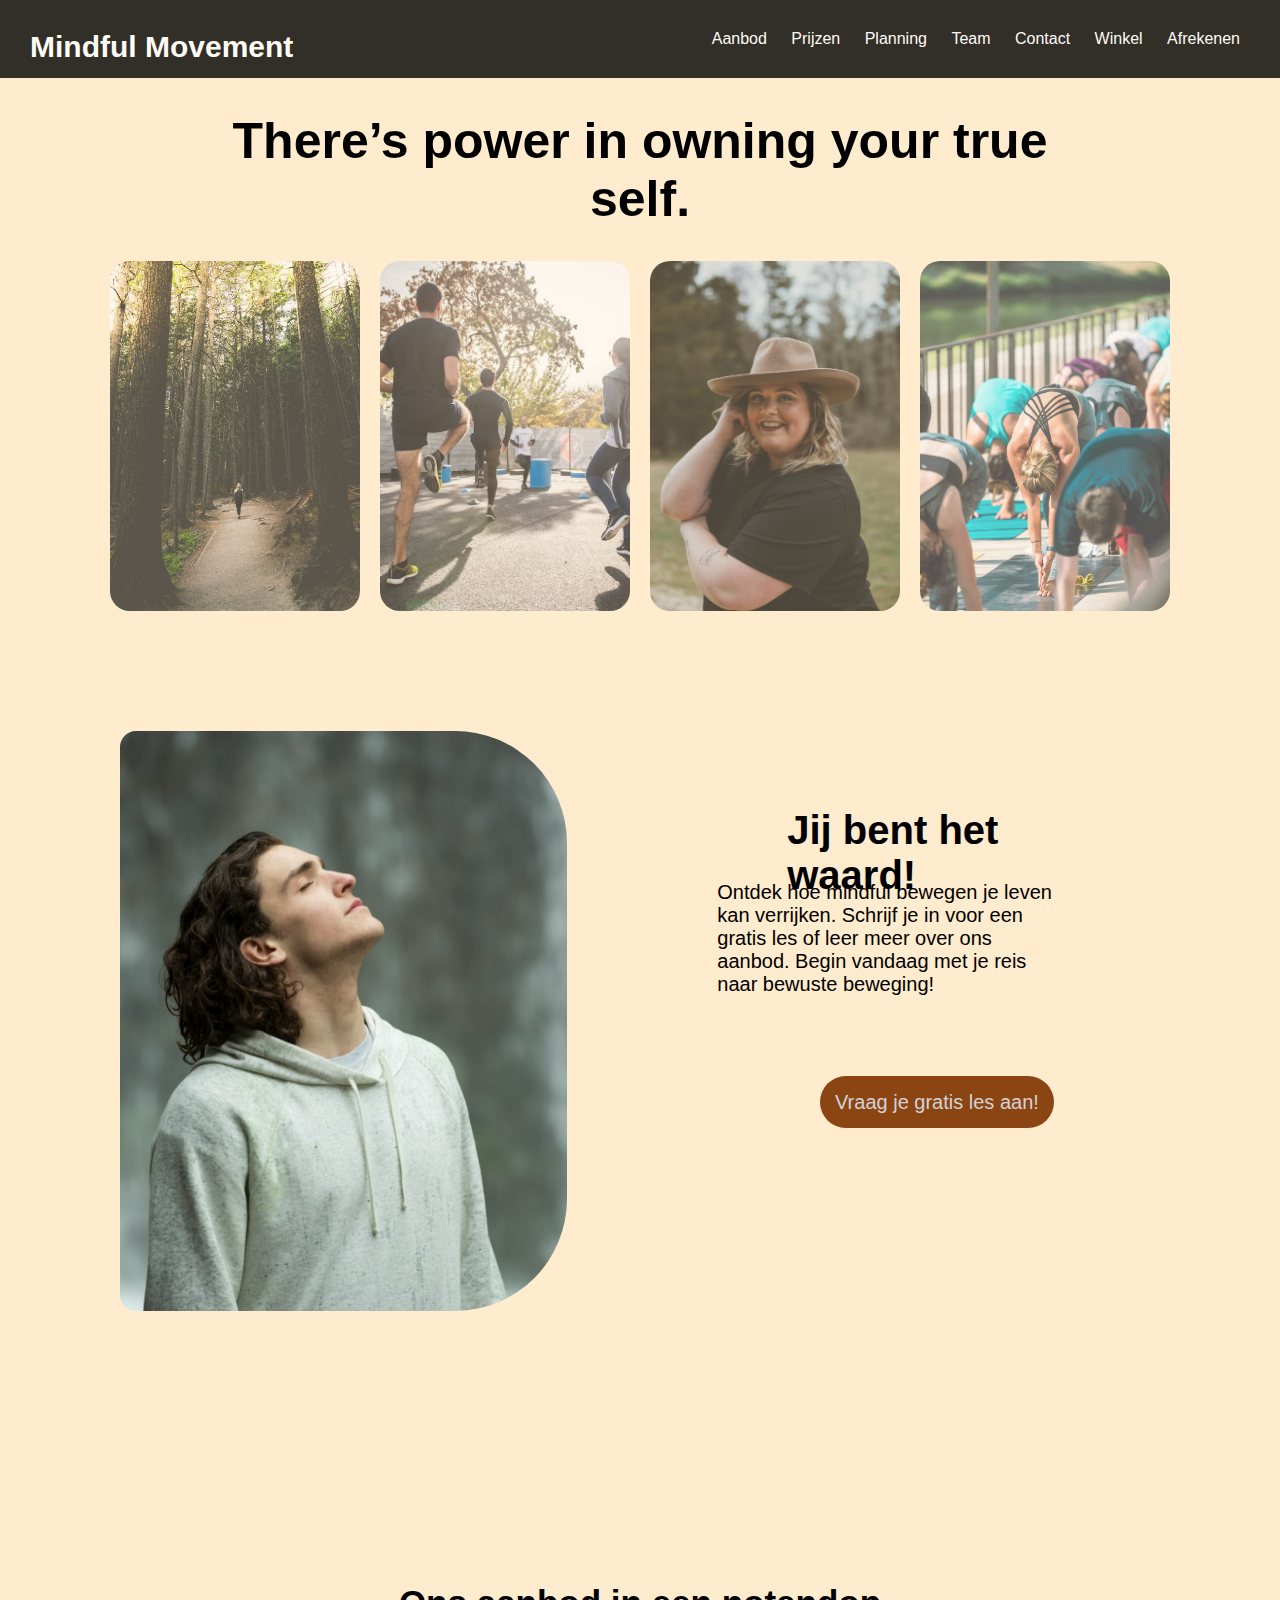
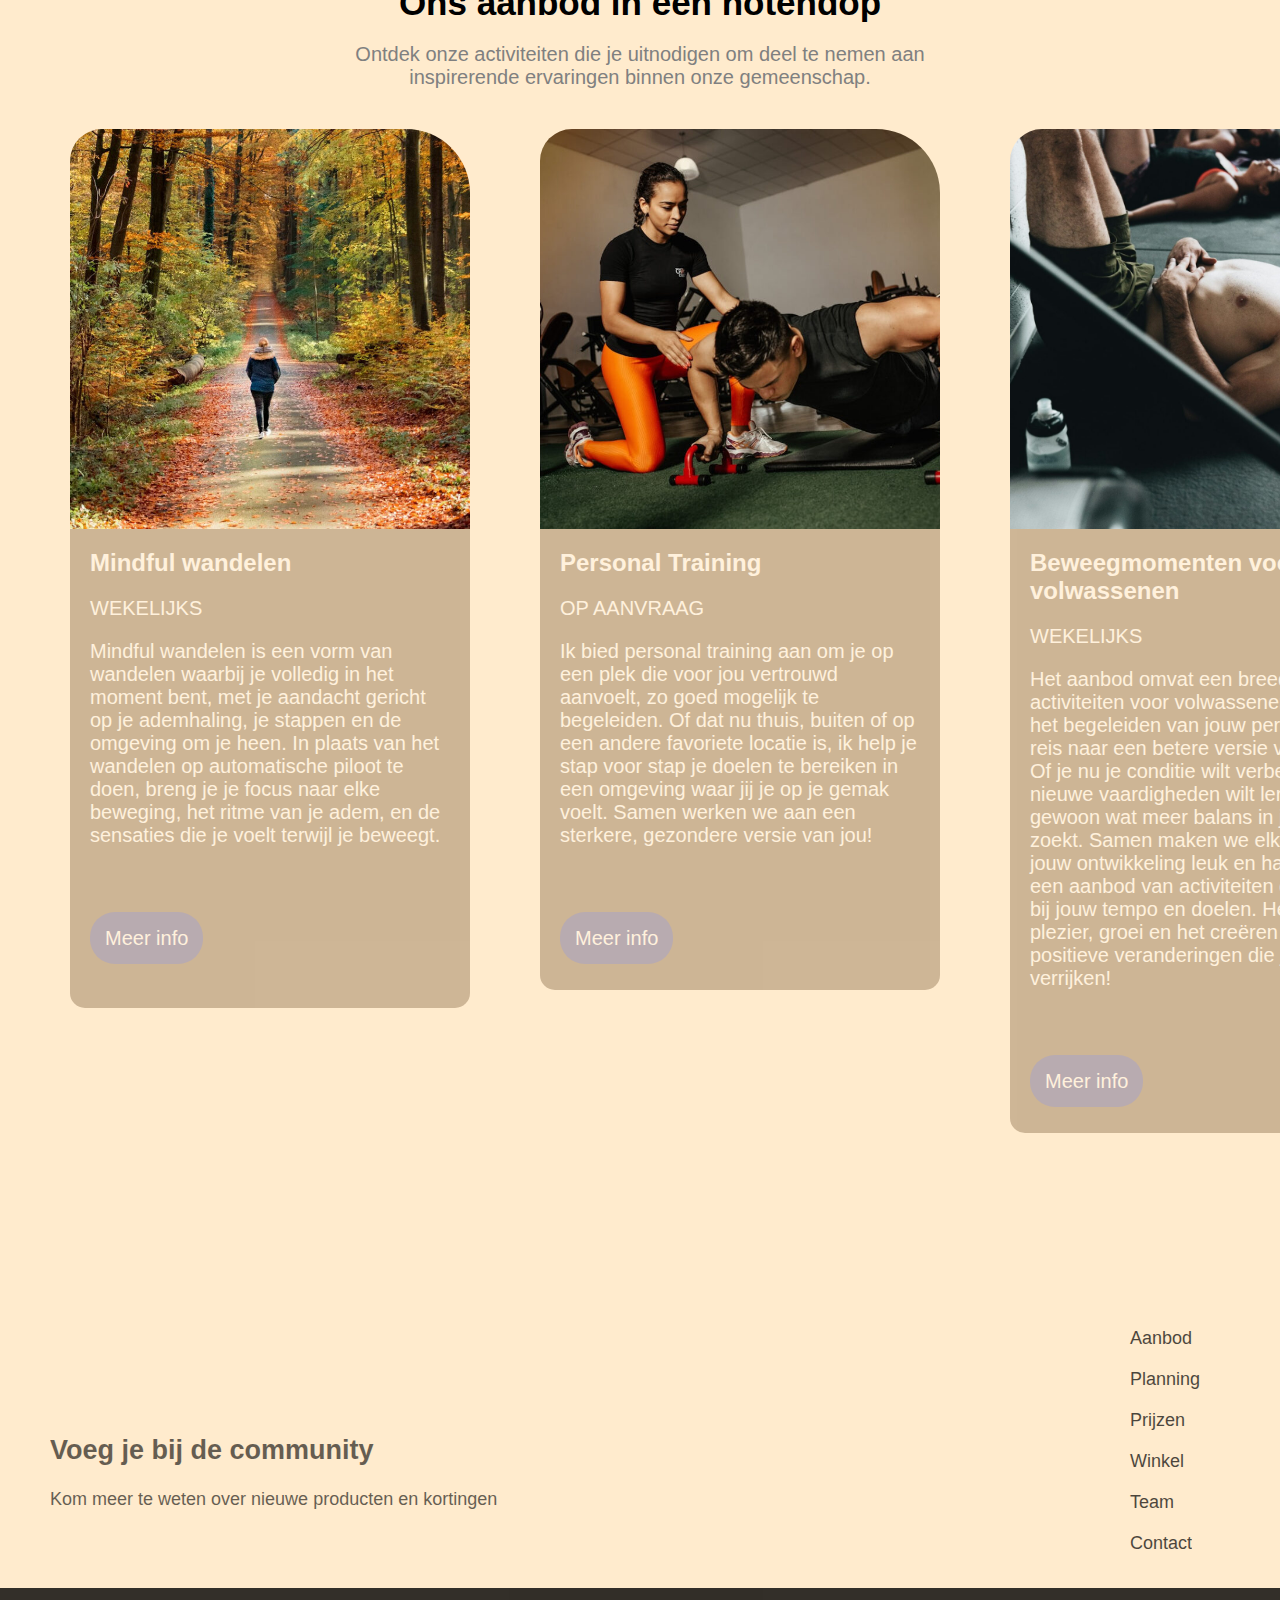
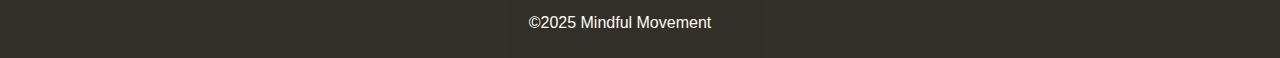
==== index.html @ 338db0da "V1" ====
<!DOCTYPE html>
<html lang="en">
<head>
    <meta charset="UTF-8">
    <meta name="viewport" content="width=device-width, initial-scale=1.0">
    <title>Mindful Movement</title>
    <link href="https://fonts.googleapis.com/css2?family=Playfair+Display:wght@700&family=Inter:wght@400&display=swap"
          rel="stylesheet">
    <link rel="stylesheet" href="style/style.css">
</head>
<body>
<nav class="nav">
    <a class="navbar-logo" href="../index.html">Mindful Movement</a>
    <a class="navbar" href="./pages/aanbod.html">Aanbod</a>
    <a class="navbar" href="./pages/prijzen.html">Prijzen</a>
    <a class="navbar" href="./pages/planning.html">Planning</a>
    <a class="navbar" href="#">Team</a>
    <a class="navbar" href="./pages/contact.html">Contact</a>
    <a class="navbar" href="./pages/winkel.html">Winkel</a>
    <a class="navbar" href="#">Afrekenen</a>
</nav>
<section class="block1">
    <h1>There’s power in owning your true <br>self.</h1>
    <div class="image-container">
        <img src="Images/4.jpg" alt="foto">
        <img src="Images/3.jpg" alt="foto">
        <img src="Images/5.jpg" alt="foto">
        <img src="Images/6.jpg" alt="foto">
    </div>
</section>

<section class="block2">
    <div class="image-con">
        <img src="Images/1.jpg" alt="foto">
        <h1>Jij bent het waard!</h1>
        <p>Ontdek hoe mindful bewegen je leven kan verrijken. Schrijf je in voor een gratis les of leer meer over ons
            aanbod. Begin vandaag met je reis naar bewuste beweging!</p>
    </div>
    <a href="#" class="button"> Vraag je gratis les aan!</a>
</section>
<div class="tussentekst">
    <h2>Ons aanbod in een notendop</h2>
    <p>Ontdek onze activiteiten die je uitnodigen om deel te nemen aan <br>inspirerende ervaringen binnen onze
        gemeenschap.</p>
</div>
<section class="block3">
    <div class="container">
        <div class="image-collection">
            <img src="Images/7.jpg" alt="foto">
            <div class="text-collection">
                <h2>Mindful wandelen</h2>
                <p>WEKELIJKS</p>
                <p>Mindful wandelen is een vorm van wandelen waarbij je volledig in het moment bent, met je aandacht
                    gericht op je ademhaling, je stappen en de omgeving om je heen. In plaats van het wandelen op
                    automatische piloot te doen, breng je je focus naar elke beweging, het ritme van je adem, en de
                    sensaties die je voelt terwijl je beweegt.</p>
                <a href="#" class="button1">Meer info</a>
                <br>
                <br>
            </div>
        </div>
        <div class="image-collection">
            <img src="Images/2.jpg" alt="foto">
            <div class="text-collection">
                <h2>Personal Training</h2>
                <p>OP AANVRAAG</p>
                <p>Ik bied personal training aan om je op een plek die voor jou vertrouwd aanvoelt, zo goed mogelijk
                    te begeleiden. Of dat nu thuis, buiten of op een andere favoriete locatie is, ik help je stap
                    voor stap je doelen te bereiken in een omgeving waar jij je op je gemak voelt. Samen werken we
                    aan een sterkere, gezondere versie van jou!</p>
                <a href="#" class="button1">Meer info</a>
            </div>

        </div>
        <div class="image-collection">
            <img src="Images/8.jpg" alt="foto">
            <div class="text-collection">
                <h2>Beweegmomenten voor volwassenen</h2>
                <p>WEKELIJKS</p>
                <p>Het aanbod omvat een breed scala aan activiteiten voor volwassenen, gericht op het begeleiden van
                    jouw persoonlijke reis naar een betere versie van jezelf. Of je nu je conditie wilt verbeteren,
                    nieuwe vaardigheden wilt leren of gewoon wat meer balans in je leven zoekt. Samen maken we elke stap
                    van jouw ontwikkeling leuk en haalbaar, met een aanbod van activiteiten die passen bij jouw tempo en
                    doelen. Het draait om plezier, groei en het creëren van positieve veranderingen die jouw leven
                    verrijken!</p>
                <a href="#" class="button1">Meer info</a>
            </div>
        </div>
    </div>
</section>
<section>
<div class="community-container">
    <div class="community-text">
        <h2>Voeg je bij de community</h2>
        <p>Kom meer te weten over nieuwe producten en kortingen</p>
    </div>
</div>
</section>
<section class="right">
    <div class="rechts">
        <a href="./pages/aanbod.html">Aanbod</a>
        <a href="#">Planning</a>
        <a href="#">Prijzen</a>
        <a href="#">Winkel</a>
        <a href="#">Team</a>
        <a href="#">Contact</a>
    </div>
</section>
<footer>
    <p>&copy;2025 Mindful Movement</p>
</footer>
</body>
</html>
---- style/style.css ----
body {
    font-family: 'Caveat', sans-serif;
    background-color: blanchedalmond;
    width: 100%;
    padding: 0;
    margin: 0;
}

.nav {
    background-color: black;
    padding: 30px;
    text-align: right;
    opacity: 0.8;
}

.navbar {
    text-decoration-line: none;
    color: white;
    padding: 10px;
}

.navbar:hover {
    text-decoration-line: underline;
}

.navbar-logo {
    display: inline-block;
    float: left;
    font-weight: bold;
    font-size: 30px;
    color: white;
    text-decoration-line: none;
}

.block1 {
    text-align: center;
    margin-top: 20px;
}

.block1 h1 {
    font-size: 50px;
}

.image-container {
    display: flex;
    justify-content: center;
    gap: 20px;
    margin-top: 20px;
}

.image-container img {
    width: 250px;
    height: 350px;
    object-fit: cover;
    border-radius: 20px;
    opacity: 0.7;
    transition: transform 0.5s ease-in-out, box-shadow 0.5s ease-in-out, opacity 0.5s ease-in-out, border-radius 0.5s ease-in-out, margin 0.5s ease-in-out;
}

.image-container img:hover {
    transform: scale(1.2);
    transition: 0.5s ease-in-out;
    margin: 30px;
    opacity: 1;
}

.image-con {
    display: flex;
    justify-content: left;
    gap: 20px;
    margin-top: 20px;
    margin-left: 100px;
}

.image-con img {
    width: 1900px;
    height: 580px;
    margin-top: 60px;
    margin-bottom: 200px;
    object-fit: cover;
    border-radius: 1rem 7rem 7rem 1rem;
}

.block2 {
    margin-top: 20px;
    margin-right: 20px;
    padding: 20px;

}

.block2 h1 {
    position: relative;
    top: 110px;
    left: 200px;
    font-size: 40px;
    font-weight: bold;
    width: 110%;
}

.block2 p {
    position: relative;
    top: 190px;
    right: 180px;
    font-size: 20px;
    width: 130%;
}

.button {
    border-radius: 30px;
    background: saddlebrown;
    position: relative;
    left: 800px;
    bottom: 420px;
    width: 250px;
    height: 60px;
    font-size: 20px;
    transition: 0.5s ease-in-out;
    padding: 15px;
}

.button:hover {
    background: black;
    transition: 0.5s ease-in-out;

}

.block2 a {
    text-decoration: none;
    color: lightgrey;
}

.image-collection {
    display: flex;
    justify-content: left;
    gap: 80px;
    margin-top: 20px;
    margin-left: 70px;
    flex-direction: column;
    align-items: baseline;
}

.image-collection img {
    width: 400px;
    height: 400px;
    object-fit: cover;
    border-radius: 2rem 4rem 0 0;
}

.tussentekst {
    display: block;
    text-align: center;
}

.tussentekst h2 {
    font-size: 35px;
    margin-bottom: 5px;
}

.tussentekst p {
    font-size: 20px;
    color: gray;
}

.block3 {
    padding: 0;
}

.container {
    display: flex;
    max-width: 1100px;
    align-items: baseline;
}

.text-collection {
    background-color: #5C3B17;
    color: white;
    padding: 0 0 100px 0;
    width: 100%;
    opacity: 0.3;
    text-align: left;
    position: relative;
    bottom: 80px;
    border-radius: 0 0 15px 15px;
}


.text-collection p {
    margin: 20px;
    font-size: 20px;
}

.text-collection h2 {
    margin-left: 20px;
}

.button1 {
    border-radius: 25px;
    background: midnightblue;
    color: white;
    text-decoration-line: none;
    position: relative;
    top: 60px;
    left: 20px;
    width: 250px;
    height: 60px;
    font-size: 20px;
    transition: 0.5s ease-in-out;
    padding: 15px;
    opacity: 1;
}

.button1:hover {
    background: black;
    transition: 0.5s ease-in-out;
}

footer {
    background-color: black;
    color: white;
    padding: 10px;
    text-align: center;
    opacity: 0.8;
    position: relative;
    width: 100%;
    top: 260px;
}

footer p {
    position: relative;
    left: 40px;
}

.rechts {
    display: flex;
    justify-content: right;
    padding: 30px;
    float: right;
    gap: 20px;
    flex-direction: column;
}

.rechts a {
    color: black;
    opacity: 0.7;
    text-decoration: none;
    font-size: 18px;
    position: relative;
    right: 50px;
    bottom: 30px;
}

.rechts a:hover {
    text-decoration: underline;
}

.community-text {
    margin-left: 50px;
    position: relative;
    top: 200px;
    font-size: 18px;
    opacity: 0.6;
}

.aanbod{
    background-color: black;
    padding: 20px;
    color: white;
    text-align: center;
}

.block2a {
    margin-top: 20px;
    margin-right: 20px;
    padding: 20px;

}

.block2a h2 {
    white-space: nowrap;
    max-width: 100%;
    position: relative;
    top: 100px;
    left: 200px;
    font-size: 40px;
    font-weight: bold;

}

.block2a p {
    max-width: 100%;
    position: relative;
    top: 190px;
    right: 200px;
    font-size: 22px;
}
.block2a a {
    text-decoration: none;
    color: lightgrey;
}
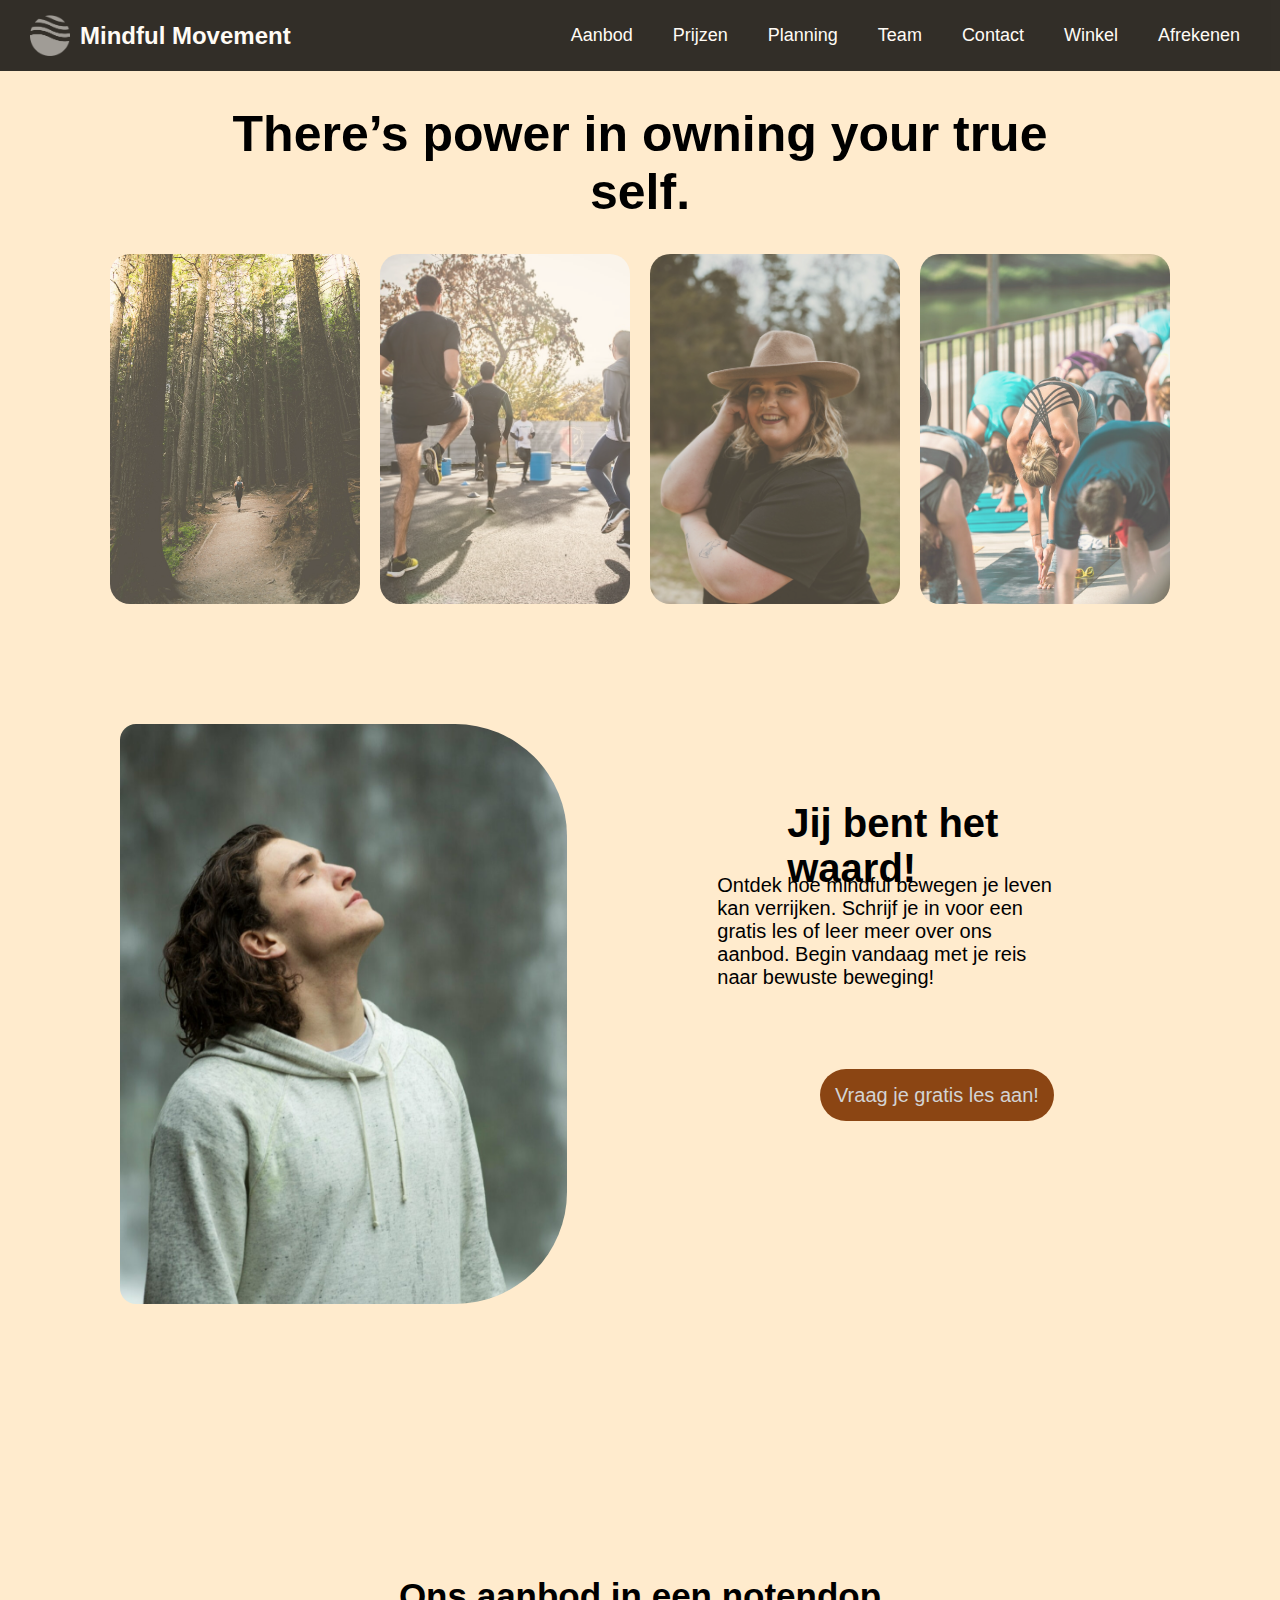
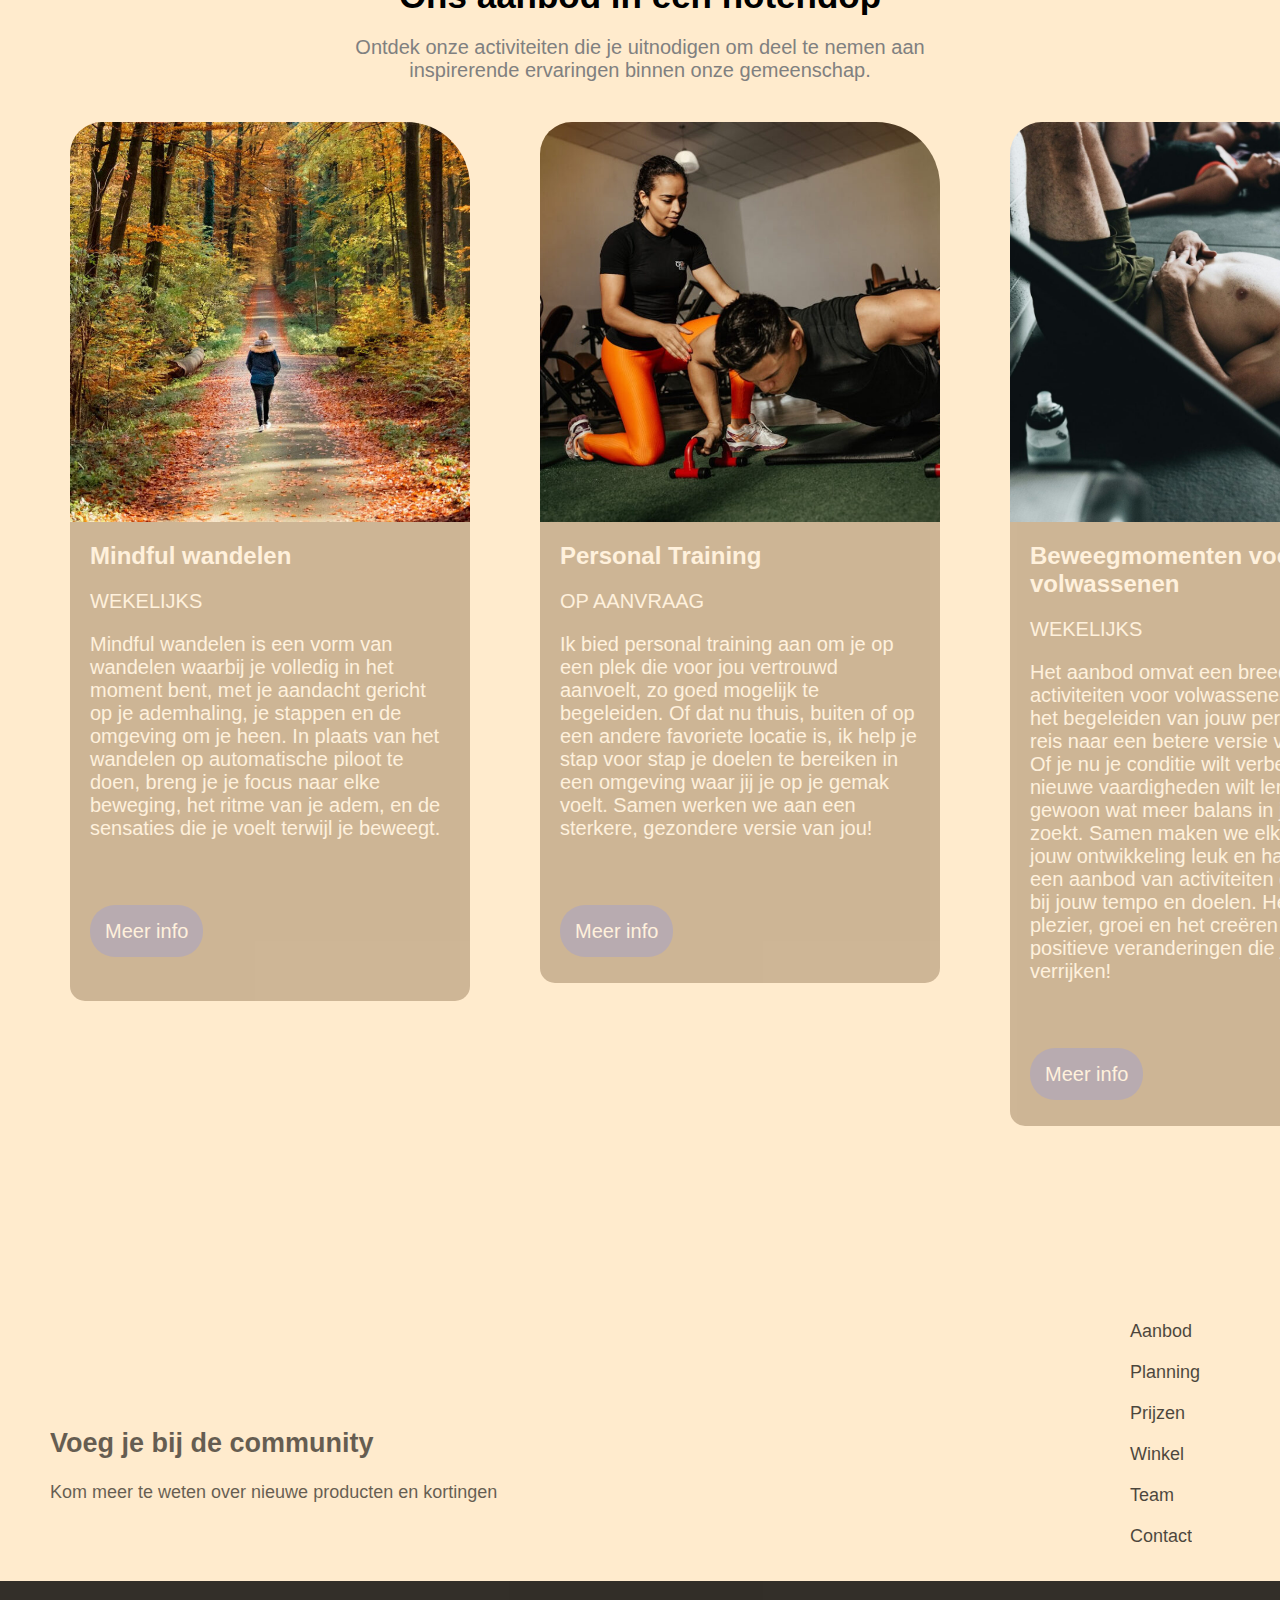
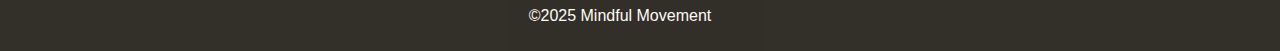
==== commit c11a8397: "V1.2" ====
--- a/index.html
+++ b/index.html
@@ -10,14 +10,19 @@
 </head>
 <body>
 <nav class="nav">
-    <a class="navbar-logo" href="../index.html">Mindful Movement</a>
-    <a class="navbar" href="./pages/aanbod.html">Aanbod</a>
-    <a class="navbar" href="./pages/prijzen.html">Prijzen</a>
-    <a class="navbar" href="./pages/planning.html">Planning</a>
-    <a class="navbar" href="#">Team</a>
-    <a class="navbar" href="./pages/contact.html">Contact</a>
-    <a class="navbar" href="./pages/winkel.html">Winkel</a>
-    <a class="navbar" href="#">Afrekenen</a>
+    <a class="navbar-logo" href="./index.html">
+        <img src="./Images/logo.png" alt="Logo" class="logo">
+        Mindful Movement
+    </a>
+    <div class="nav-links">
+        <a class="navbar" href="./pages/aanbod.html">Aanbod</a>
+        <a class="navbar" href="./pages/prijzen.html">Prijzen</a>
+        <a class="navbar" href="./pages/planning.html">Planning</a>
+        <a class="navbar" href="./pages/team.html">Team</a>
+        <a class="navbar" href="./pages/contact.html">Contact</a>
+        <a class="navbar" href="./pages/winkel.html">Winkel</a>
+        <a class="navbar" href="#">Afrekenen</a>
+    </div>
 </nav>
 <section class="block1">
     <h1>There’s power in owning your true <br>self.</h1>
--- a/style/style.css
+++ b/style/style.css
@@ -7,29 +7,45 @@
 }
 
 .nav {
+    display: flex;
+    align-items: center;
+    justify-content: space-between;
     background-color: black;
-    padding: 30px;
-    text-align: right;
+    padding: 15px 30px;
     opacity: 0.8;
 }
 
+.navbar-logo {
+    display: flex;
+    align-items: center;
+    font-size: 24px;
+    font-weight: bold;
+    color: white;
+    text-decoration: none;
+    white-space: nowrap;
+}
+
+.logo {
+    width: 40px;
+    height: auto;
+    margin-right: 10px;
+}
+
+.nav-links {
+    display: flex;
+    gap: 20px;
+}
+
 .navbar {
-    text-decoration-line: none;
-    color: white;
+    text-decoration: none;
+    color: white;
+    font-size: 18px;
     padding: 10px;
+    transition: 0.3s;
 }
 
 .navbar:hover {
-    text-decoration-line: underline;
-}
-
-.navbar-logo {
-    display: inline-block;
-    float: left;
-    font-weight: bold;
-    font-size: 30px;
-    color: white;
-    text-decoration-line: none;
+    text-decoration: underline;
 }
 
 .block1 {
